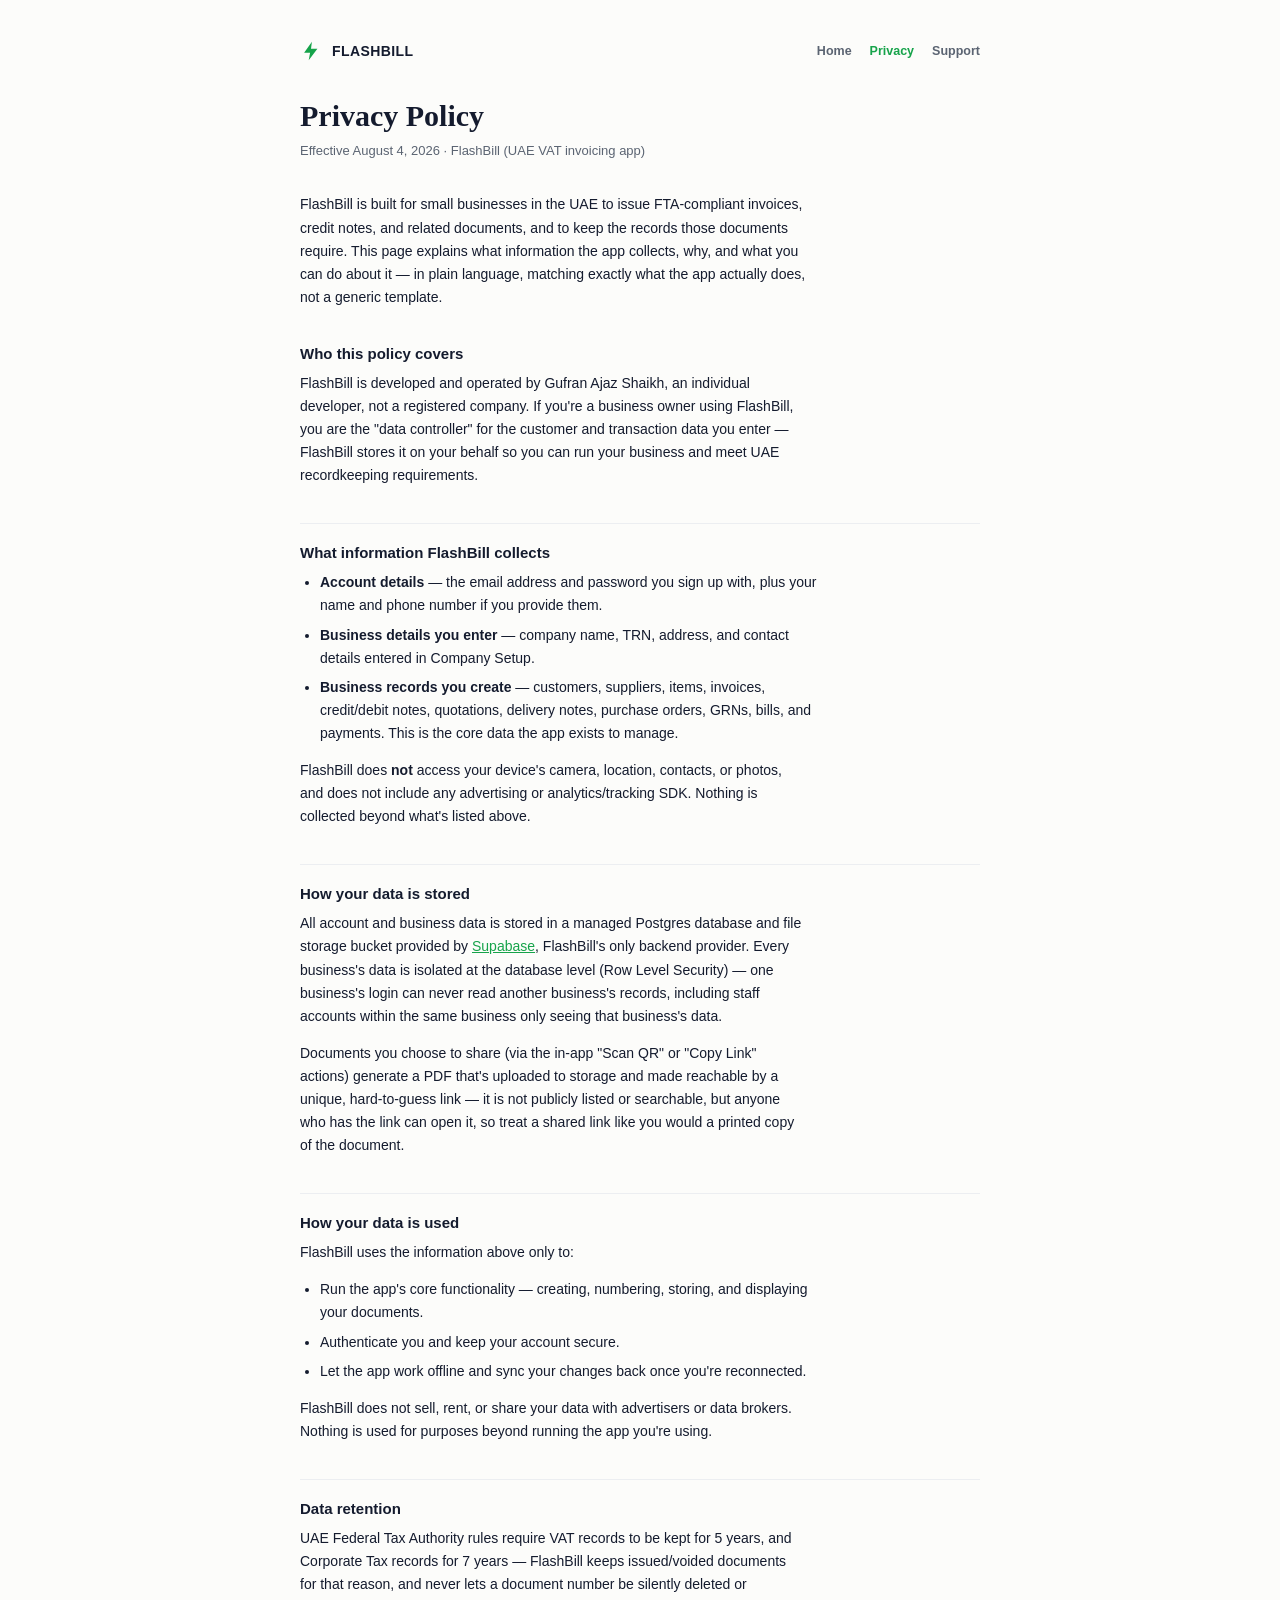
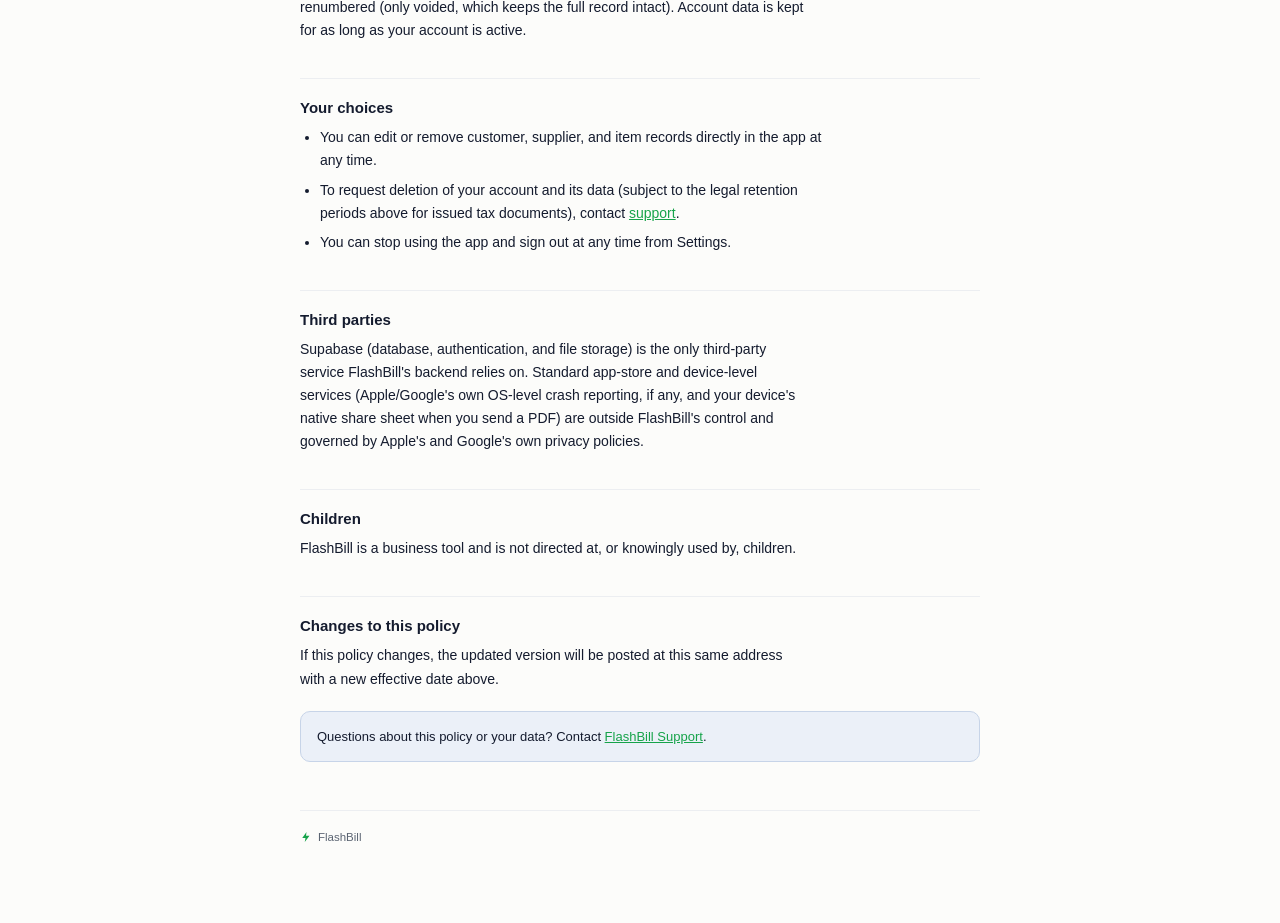
==== privacy.html @ 5b16a5dd "Add privacy policy, support, and landing pages" ====
<!doctype html>
<html lang="en">
<head>
<meta charset="utf-8" />
<meta name="viewport" content="width=device-width, initial-scale=1" />
<title>Privacy Policy — FlashBill</title>
<link rel="stylesheet" href="brand.css" />
</head>
<body>
<div class="wrap">
  <header class="top">
    <svg width="22" height="22" viewBox="0 0 24 24"><path d="M13 2L4.5 14H11L9.5 22L19 9.5H12L13 2Z" fill="var(--bolt)" /></svg>
    <span class="name">FLASHBILL</span>
    <nav class="pages">
      <a href="index.html">Home</a>
      <a href="privacy.html" aria-current="page">Privacy</a>
      <a href="support.html">Support</a>
    </nav>
  </header>

  <h1>Privacy Policy</h1>
  <p class="subtitle">Effective August 4, 2026 · FlashBill (UAE VAT invoicing app)</p>

  <p>
    FlashBill is built for small businesses in the UAE to issue FTA-compliant invoices, credit notes,
    and related documents, and to keep the records those documents require. This page explains what
    information the app collects, why, and what you can do about it — in plain language, matching
    exactly what the app actually does, not a generic template.
  </p>

  <h2>Who this policy covers</h2>
  <p>
    FlashBill is developed and operated by Gufran Ajaz Shaikh, an
    individual developer, not a registered company. If you're a business owner using FlashBill, you
    are the "data controller" for the customer and transaction data you enter — FlashBill stores it on
    your behalf so you can run your business and meet UAE recordkeeping requirements.
  </p>

  <h2>What information FlashBill collects</h2>
  <ul>
    <li><strong>Account details</strong> — the email address and password you sign up with, plus your name and phone number if you provide them.</li>
    <li><strong>Business details you enter</strong> — company name, TRN, address, and contact details entered in Company Setup.</li>
    <li><strong>Business records you create</strong> — customers, suppliers, items, invoices, credit/debit notes, quotations, delivery notes, purchase orders, GRNs, bills, and payments. This is the core data the app exists to manage.</li>
  </ul>
  <p>
    FlashBill does <strong>not</strong> access your device's camera, location, contacts, or photos, and
    does not include any advertising or analytics/tracking SDK. Nothing is collected beyond what's
    listed above.
  </p>

  <h2>How your data is stored</h2>
  <p>
    All account and business data is stored in a managed Postgres database and file storage bucket
    provided by <a class="link" href="https://supabase.com/privacy" target="_blank" rel="noopener">Supabase</a>,
    FlashBill's only backend provider. Every business's data is isolated at the database level (Row
    Level Security) — one business's login can never read another business's records, including staff
    accounts within the same business only seeing that business's data.
  </p>
  <p>
    Documents you choose to share (via the in-app "Scan QR" or "Copy Link" actions) generate a PDF
    that's uploaded to storage and made reachable by a unique, hard-to-guess link — it is not publicly
    listed or searchable, but anyone who has the link can open it, so treat a shared link like you
    would a printed copy of the document.
  </p>

  <h2>How your data is used</h2>
  <p>FlashBill uses the information above only to:</p>
  <ul>
    <li>Run the app's core functionality — creating, numbering, storing, and displaying your documents.</li>
    <li>Authenticate you and keep your account secure.</li>
    <li>Let the app work offline and sync your changes back once you're reconnected.</li>
  </ul>
  <p>FlashBill does not sell, rent, or share your data with advertisers or data brokers. Nothing is used for purposes beyond running the app you're using.</p>

  <h2>Data retention</h2>
  <p>
    UAE Federal Tax Authority rules require VAT records to be kept for 5 years, and Corporate Tax
    records for 7 years — FlashBill keeps issued/voided documents for that reason, and never lets a
    document number be silently deleted or renumbered (only voided, which keeps the full record
    intact). Account data is kept for as long as your account is active.
  </p>

  <h2>Your choices</h2>
  <ul>
    <li>You can edit or remove customer, supplier, and item records directly in the app at any time.</li>
    <li>To request deletion of your account and its data (subject to the legal retention periods above for issued tax documents), contact <a class="link" href="support.html">support</a>.</li>
    <li>You can stop using the app and sign out at any time from Settings.</li>
  </ul>

  <h2>Third parties</h2>
  <p>
    Supabase (database, authentication, and file storage) is the only third-party service FlashBill's
    backend relies on. Standard app-store and device-level services (Apple/Google's own OS-level
    crash reporting, if any, and your device's native share sheet when you send a PDF) are outside
    FlashBill's control and governed by Apple's and Google's own privacy policies.
  </p>

  <h2>Children</h2>
  <p>FlashBill is a business tool and is not directed at, or knowingly used by, children.</p>

  <h2>Changes to this policy</h2>
  <p>If this policy changes, the updated version will be posted at this same address with a new effective date above.</p>

  <div class="callout">
    <p>Questions about this policy or your data? Contact <a class="link" href="support.html">FlashBill Support</a>.</p>
  </div>

  <footer class="bottom">
    <svg width="12" height="12" viewBox="0 0 24 24"><path d="M13 2L4.5 14H11L9.5 22L19 9.5H12L13 2Z" fill="var(--bolt)" /></svg>
    FlashBill
  </footer>
</div>
</body>
</html>
---- brand.css ----
:root {
  --paper: #FCFCFA;
  --ink: #141B2E;
  --navy: #1B3A6B;
  --navy-line: #C7D4E8;
  --navy-bg: #EBF0F8;
  --stone: #5B6472;
  --line: #DFE3E9;
  --hairline: #ECEEF1;
  --bolt: #16A34A;
  --bolt-bg: #E9F8EF;
  --bolt-line: #BFE7CE;
  --card-shadow: 0 1px 2px rgba(20, 27, 46, 0.04), 0 12px 32px -16px rgba(20, 27, 46, 0.18);
}

:root[data-theme="dark"] {
  --paper: #0E1320;
  --ink: #F3F5F8;
  --navy: #9FB6DC;
  --navy-line: #2C3B57;
  --navy-bg: #16223A;
  --stone: #9AA5B4;
  --line: #232C3F;
  --hairline: #1B2333;
  --bolt: #34D273;
  --bolt-bg: #10301F;
  --bolt-line: #1E4A31;
  --card-shadow: 0 1px 2px rgba(0, 0, 0, 0.3), 0 24px 48px -24px rgba(0, 0, 0, 0.6);
}

@media (prefers-color-scheme: dark) {
  :root:not([data-theme="light"]) {
    --paper: #0E1320;
    --ink: #F3F5F8;
    --navy: #9FB6DC;
    --navy-line: #2C3B57;
    --navy-bg: #16223A;
    --stone: #9AA5B4;
    --line: #232C3F;
    --hairline: #1B2333;
    --bolt: #34D273;
    --bolt-bg: #10301F;
    --bolt-line: #1E4A31;
    --card-shadow: 0 1px 2px rgba(0, 0, 0, 0.3), 0 24px 48px -24px rgba(0, 0, 0, 0.6);
  }
}

* { box-sizing: border-box; }

body {
  margin: 0;
  background: var(--paper);
  color: var(--ink);
  font-family: -apple-system, BlinkMacSystemFont, "Segoe UI", Roboto, Helvetica, Arial, sans-serif;
  -webkit-font-smoothing: antialiased;
}

.wrap {
  max-width: 720px;
  margin: 0 auto;
  padding: 40px 20px 80px;
}

header.top {
  display: flex;
  align-items: center;
  gap: 10px;
  margin-bottom: 36px;
}

header.top svg { display: block; flex: 0 0 auto; }

header.top .name {
  font-size: 14px;
  font-weight: 800;
  letter-spacing: 0.4px;
  color: var(--ink);
}

nav.pages {
  margin-left: auto;
  display: flex;
  gap: 18px;
}

nav.pages a {
  font-size: 12.5px;
  font-weight: 700;
  color: var(--stone);
  text-decoration: none;
}

nav.pages a[aria-current="page"] { color: var(--bolt); }
nav.pages a:hover { color: var(--ink); }

h1 {
  font-family: Georgia, "Times New Roman", serif;
  font-size: 30px;
  line-height: 1.2;
  margin: 0 0 6px;
  text-wrap: balance;
}

.subtitle {
  font-size: 13px;
  color: var(--stone);
  margin: 0 0 32px;
}

h2 {
  font-size: 15px;
  font-weight: 800;
  color: var(--ink);
  margin: 36px 0 10px;
  padding-top: 20px;
  border-top: 1px solid var(--hairline);
}

h2:first-of-type { border-top: none; padding-top: 0; }

p, li {
  font-size: 14px;
  line-height: 1.65;
  color: var(--ink);
  max-width: 65ch;
}

p { margin: 0 0 14px; }

ul { margin: 0 0 14px; padding-left: 20px; }
li { margin-bottom: 6px; }

.muted { color: var(--stone); }

.callout {
  background: var(--navy-bg);
  border: 1px solid var(--navy-line);
  border-radius: 10px;
  padding: 14px 16px;
  margin: 20px 0;
}

.callout p { margin: 0; font-size: 13px; }

.fill {
  background: var(--bolt-bg);
  border: 1px solid var(--bolt-line);
  border-radius: 4px;
  padding: 1px 6px;
  font-weight: 700;
  color: var(--bolt);
  font-size: 0.95em;
}

a.link { color: var(--bolt); }

footer.bottom {
  margin-top: 48px;
  padding-top: 20px;
  border-top: 1px solid var(--hairline);
  font-size: 11.5px;
  color: var(--stone);
  display: flex;
  align-items: center;
  gap: 6px;
}

footer.bottom svg { display: block; }

table.datatable {
  width: 100%;
  border-collapse: collapse;
  margin: 8px 0 20px;
  font-size: 13px;
}

table.datatable th, table.datatable td {
  text-align: left;
  padding: 8px 10px;
  border-bottom: 1px solid var(--hairline);
  vertical-align: top;
}

table.datatable th {
  font-size: 11px;
  text-transform: uppercase;
  letter-spacing: 0.6px;
  color: var(--stone);
  font-weight: 700;
}

.tablewrap { overflow-x: auto; }
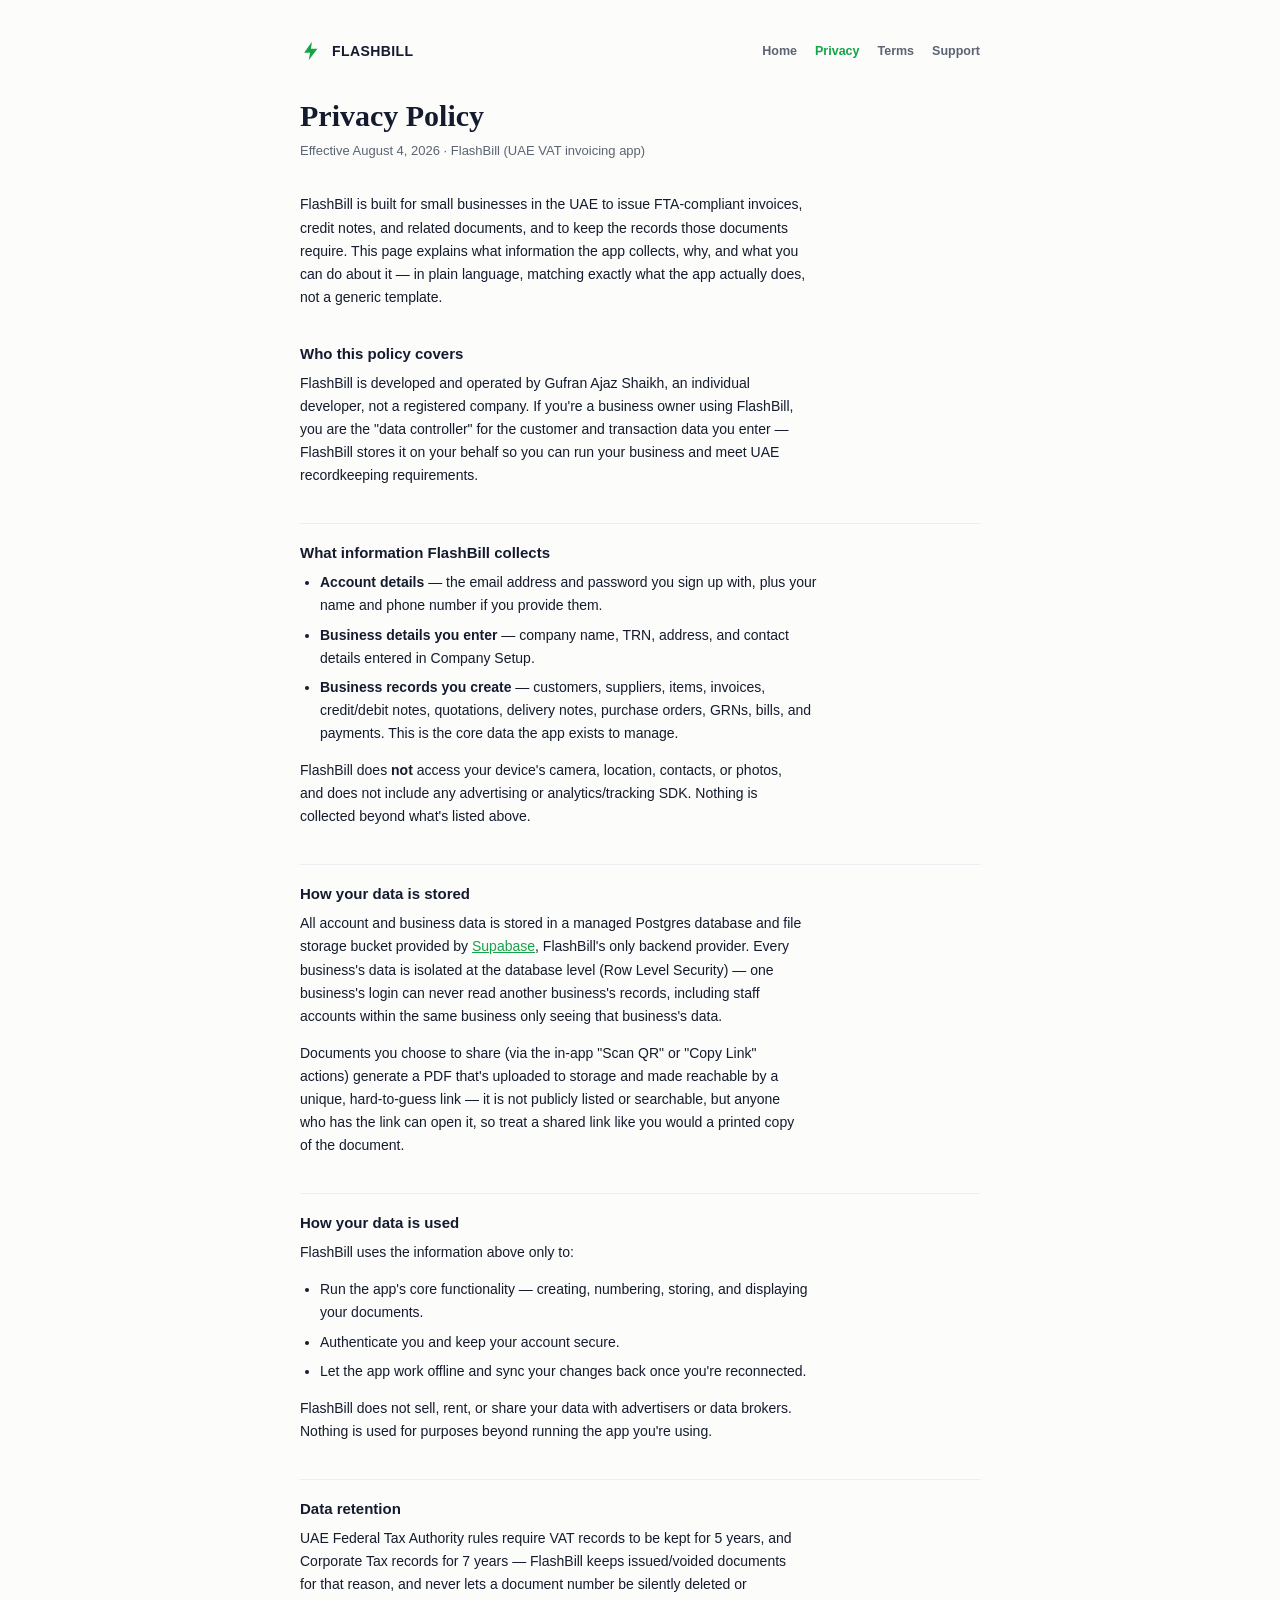
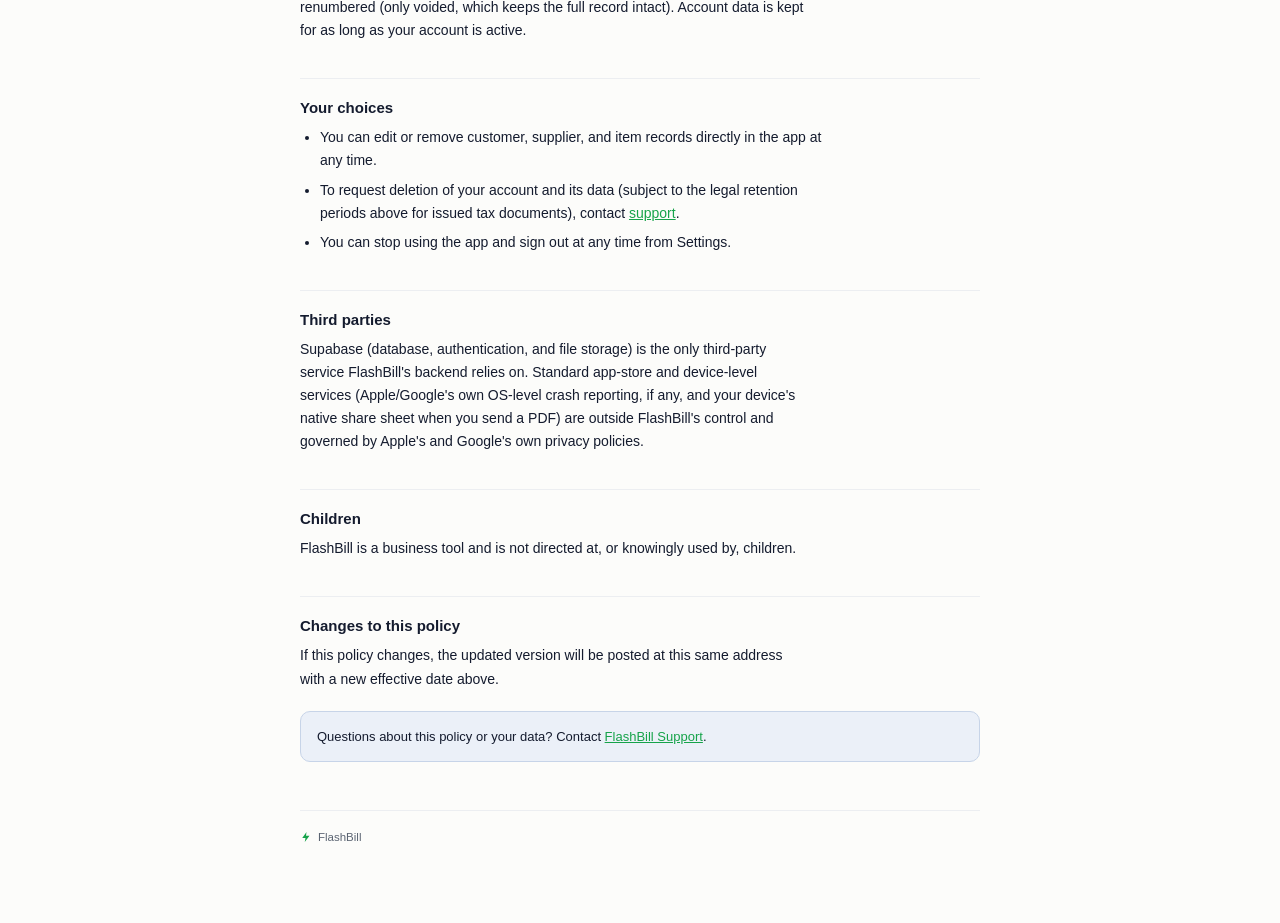
==== commit bb25a606: "Add Terms of Use page, link it from nav on every page" ====
--- a/privacy.html
+++ b/privacy.html
@@ -14,6 +14,7 @@
     <nav class="pages">
       <a href="index.html">Home</a>
       <a href="privacy.html" aria-current="page">Privacy</a>
+      <a href="terms.html">Terms</a>
       <a href="support.html">Support</a>
     </nav>
   </header>
